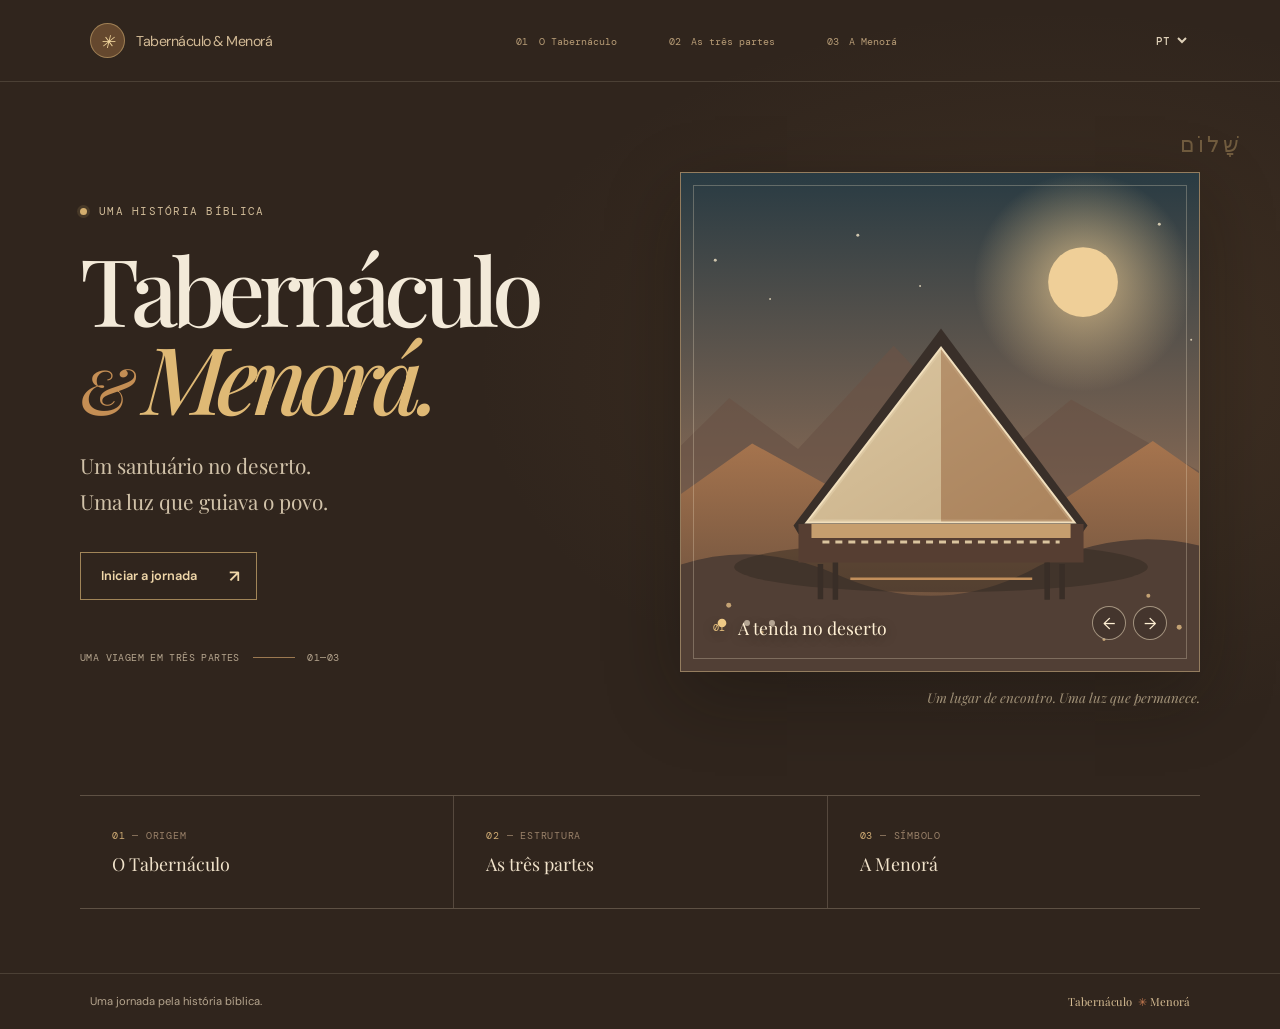
==== index.html @ aa857d48 "first commit" ====
<!doctype html>
<html lang="pt-BR">
  <head>
    <meta charset="utf-8">
    <meta name="viewport" content="width=device-width, initial-scale=1">
    <meta name="theme-color" content="#30251d">
    <meta name="description" content="Uma breve jornada pelo Tabernáculo e pela Menorá da Bíblia.">
    <title>Tabernáculo &amp; Menorá</title>
    <link rel="stylesheet" href="styles.css">
    <script src="script.js" defer></script>
  </head>
  <body data-home="true">
    <a class="skip-link" href="#conteudo" data-home-copy="skipLink">Pular para o conteúdo</a>
    <header class="site-header home-header">
      <a class="brand" href="index.html" aria-label="Tabernáculo e Menorá — início">
        <span class="brand-mark" aria-hidden="true">✳</span>
        <span class="brand-name"><span data-home-copy="brandTitle">Tabernáculo</span> <span data-home-copy="brandTagline">&amp; Menorá</span></span>
      </a>
      <button class="menu-toggle" type="button" aria-expanded="false" aria-controls="site-nav">
        <span class="menu-toggle-label" data-home-copy="menuToggle">Menu</span>
        <span class="menu-icon" aria-hidden="true"><span></span><span></span></span>
      </button>
      <nav class="site-nav home-nav" aria-label="Páginas do projeto">
        <a href="pagina-1.html"><span>01</span> <span data-home-copy="navIntro">O Tabernáculo</span></a>
        <a href="pagina-2.html"><span>02</span> <span data-home-copy="navStructure">As três partes</span></a>
        <a href="pagina-3.html"><span>03</span> <span data-home-copy="navMenorah">A Menorá</span></a>
      </nav>
      <label class="language-picker">
        <span class="visually-hidden" data-home-copy="languageLabel">Idioma</span>
        <select class="language-select" aria-label="Idioma">
          <option value="pt">PT</option>
          <option value="en">EN</option>
          <option value="es">ES</option>
        </select>
      </label>
    </header>

    <main id="conteudo" class="home-main">
      <section class="hero" aria-labelledby="home-title">
        <div class="hero-copy">
          <p class="hero-eyebrow"><span class="status-dot"></span><span data-home-copy="eyebrow">Uma história bíblica</span></p>
          <h1 id="home-title"><span data-home-copy="titleLine1">Tabernáculo</span><br><span class="hero-and" data-home-copy="titleAnd">&amp;</span> <em data-home-copy="titleLine2">Menorá.</em></h1>
          <p class="hero-description" data-home-copy="description">Um santuário no deserto.<br>Uma luz que guiava o povo.</p>
          <a class="hero-cta" href="pagina-1.html">
            <span data-home-copy="cta">Iniciar a jornada</span>
            <span class="cta-arrow" aria-hidden="true">↗</span>
          </a>
          <div class="hero-footnote"><span data-home-copy="footnote">Uma viagem em três partes</span><span class="footnote-rule"></span><span>01—03</span></div>
        </div>

        <div class="carousel" aria-label="Imagens do Tabernáculo e da Menorá">
          <div class="carousel-frame">
            <figure class="carousel-slide is-active" data-slide="0" aria-hidden="false">
              <img src="assets/tabernacle.svg" alt="Ilustração de uma tenda sagrada no deserto ao entardecer" data-home-alt="altTabernacle">
              <figcaption><span>01</span> <span data-home-copy="captionTabernacle">A tenda no deserto</span></figcaption>
            </figure>
            <figure class="carousel-slide" data-slide="1" aria-hidden="true" inert>
              <img src="assets/courtyard.svg" alt="Ilustração do pátio e das divisões do Tabernáculo" data-home-alt="altCourtyard">
              <figcaption><span>02</span> <span data-home-copy="captionCourtyard">O espaço sagrado</span></figcaption>
            </figure>
            <figure class="carousel-slide" data-slide="2" aria-hidden="true" inert>
              <img src="assets/menorah.svg" alt="Ilustração de uma Menorá dourada com sete braços" data-home-alt="altMenorah">
              <figcaption><span>03</span> <span data-home-copy="captionMenorah">A luz da Menorá</span></figcaption>
            </figure>
            <div class="carousel-controls">
              <div class="carousel-dots" role="group" aria-label="Escolher imagem">
                <button class="carousel-dot is-active" type="button" aria-label="Imagem 1 de 3" aria-pressed="true" data-go-to="0"></button>
                <button class="carousel-dot" type="button" aria-label="Imagem 2 de 3" aria-pressed="false" data-go-to="1"></button>
                <button class="carousel-dot" type="button" aria-label="Imagem 3 de 3" aria-pressed="false" data-go-to="2"></button>
              </div>
              <div class="carousel-arrows">
                <button class="carousel-arrow" type="button" aria-label="Imagem anterior" data-carousel-prev>←</button>
                <button class="carousel-arrow" type="button" aria-label="Próxima imagem" data-carousel-next>→</button>
              </div>
            </div>
          </div>
          <div class="hero-ornament" aria-hidden="true">שָׁלוֹם</div>
          <p class="carousel-hint" data-home-copy="carouselHint">Um lugar de encontro. Uma luz que permanece.</p>
        </div>
      </section>

      <section class="home-chapters" aria-label="Conteúdo do projeto">
        <a class="chapter-card" href="pagina-1.html">
          <span class="chapter-index">01 <span>—</span> <span data-home-copy="cardIntro">Origem</span></span>
          <span class="chapter-name" data-home-copy="navIntro">O Tabernáculo</span>
          <span class="chapter-arrow" aria-hidden="true">↗</span>
        </a>
        <a class="chapter-card" href="pagina-2.html">
          <span class="chapter-index">02 <span>—</span> <span data-home-copy="cardStructure">Estrutura</span></span>
          <span class="chapter-name" data-home-copy="navStructure">As três partes</span>
          <span class="chapter-arrow" aria-hidden="true">↗</span>
        </a>
        <a class="chapter-card" href="pagina-3.html">
          <span class="chapter-index">03 <span>—</span> <span data-home-copy="cardMenorah">Símbolo</span></span>
          <span class="chapter-name" data-home-copy="navMenorah">A Menorá</span>
          <span class="chapter-arrow" aria-hidden="true">↗</span>
        </a>
      </section>
    </main>

    <footer class="site-footer home-footer">
      <span data-home-copy="footerMessage">Uma jornada pela história bíblica.</span>
      <span>Tabernáculo <span aria-hidden="true">✳</span> Menorá</span>
    </footer>
  </body>
</html>
---- styles.css ----
@import url("https://fonts.googleapis.com/css2?family=DM+Mono:wght@400;500&family=DM+Sans:wght@400;500;600;700&family=Playfair+Display:ital,wght@0,500;0,600;1,500;1,600&display=swap");

:root {
  color-scheme: light;
  --paper: #f5f2eb;
  --card: #fffefa;
  --ink: #20251f;
  --muted: #73776e;
  --green: #355d48;
  --green-dark: #284736;
  --line: #e7e4dc;
  --accent: #c77b51;
  --mono: "DM Mono", "Courier New", monospace;
  --sans: "DM Sans", Arial, sans-serif;
  --serif: "Playfair Display", Georgia, serif;
}

* {
  box-sizing: border-box;
}

html {
  scroll-behavior: smooth;
}

body {
  min-width: 320px;
  min-height: 100vh;
  margin: 0;
  background:
    radial-gradient(ellipse at 85% 12%, rgba(216, 207, 183, 0.22), transparent 32rem),
    var(--paper);
  color: var(--ink);
  font-family: var(--sans);
  -webkit-font-smoothing: antialiased;
}

a {
  color: inherit;
}

.skip-link {
  position: absolute;
  z-index: 5;
  top: 0.75rem;
  left: 0.75rem;
  padding: 0.7rem 1rem;
  transform: translateY(-160%);
  border-radius: 0.4rem;
  background: var(--green-dark);
  color: white;
  text-decoration: none;
}

.skip-link:focus {
  transform: translateY(0);
}

.site-header {
  position: relative;
  z-index: 2;
  display: flex;
  min-height: 82px;
  align-items: center;
  justify-content: space-between;
  padding: 0 clamp(1.25rem, 7vw, 7.5rem);
  border-bottom: 1px solid rgba(32, 37, 31, 0.09);
}

.brand {
  display: inline-flex;
  align-items: center;
  gap: 0.72rem;
  text-decoration: none;
}

.brand-mark {
  display: grid;
  width: 35px;
  height: 35px;
  place-items: center;
  border-radius: 50%;
  background: var(--green);
  color: #fffefa;
  font-family: var(--serif);
  font-size: 1.1rem;
  font-style: italic;
}

.brand-name {
  font-size: 0.89rem;
  font-weight: 700;
  letter-spacing: -0.035em;
}

.brand-name span {
  color: var(--muted);
  font-weight: 400;
}

.site-nav {
  display: flex;
  align-items: center;
  gap: clamp(1.15rem, 3.5vw, 3.5rem);
}

.language-picker {
  display: inline-flex;
  align-items: center;
}

.language-select {
  padding: 0.4rem 0.25rem;
  border: 0;
  background: transparent;
  color: var(--green-dark);
  cursor: pointer;
  font: 500 0.7rem var(--mono);
}

.language-select:focus-visible,
.menu-toggle:focus-visible,
.site-nav a:focus-visible,
.article-footer a:focus-visible {
  outline: 2px solid var(--accent);
  outline-offset: 4px;
}

.visually-hidden {
  position: absolute;
  width: 1px;
  height: 1px;
  padding: 0;
  overflow: hidden;
  clip: rect(0, 0, 0, 0);
  white-space: nowrap;
  clip-path: inset(50%);
}

.site-nav a {
  position: relative;
  padding: 0.9rem 0;
  color: #64685f;
  font-size: 0.79rem;
  text-decoration: none;
  transition: color 160ms ease;
}

.site-nav a:hover,
.site-nav a[aria-current="page"] {
  color: var(--green-dark);
}

.site-nav a[aria-current="page"]::after {
  position: absolute;
  right: 0;
  bottom: -1px;
  left: 0;
  height: 2px;
  background: var(--green);
  content: "";
}

.site-nav a span {
  margin-right: 0.45rem;
  color: #9b9d94;
  font-family: var(--mono);
  font-size: 0.65rem;
}

.site-nav a[aria-current="page"] span {
  color: var(--accent);
}

.menu-toggle {
  display: none;
}

.page-shell {
  width: min(1050px, calc(100% - 3rem));
  margin: 0 auto;
  padding: clamp(2.5rem, 6vw, 4.65rem) 0 5rem;
}

.page-kicker,
.chapter-label {
  color: var(--muted);
  font-family: var(--mono);
  font-size: 0.66rem;
  letter-spacing: 0.055em;
  text-transform: uppercase;
}

.page-kicker {
  display: flex;
  align-items: center;
  gap: 0.65rem;
  margin-bottom: 1.45rem;
}

.status-dot {
  width: 7px;
  height: 7px;
  border-radius: 50%;
  background: #77916d;
  box-shadow: 0 0 0 3px rgba(119, 145, 109, 0.13);
}

.kicker-divider {
  color: #c2c0b8;
}

.page-layout {
  display: grid;
  grid-template-columns: minmax(0, 1fr) 205px;
  align-items: stretch;
  gap: clamp(2rem, 6vw, 5.5rem);
}

.content-card {
  padding: clamp(2rem, 5vw, 4.15rem) clamp(1.6rem, 6vw, 5.5rem);
  border: 1px solid rgba(44, 49, 40, 0.07);
  border-radius: 3px;
  background: var(--card);
  box-shadow: 0 16px 55px rgba(50, 47, 36, 0.055);
}

.chapter-label {
  margin-bottom: 1.7rem;
  color: var(--green);
}

.chapter-label span {
  padding: 0 0.3rem;
  color: #b7b4aa;
}

h1 {
  margin: 0;
  font-family: var(--serif);
  font-size: clamp(2.75rem, 5.4vw, 4.3rem);
  font-weight: 500;
  letter-spacing: -0.055em;
  line-height: 1.08;
}

h1 em {
  color: var(--green);
  font-weight: 500;
}

.lead {
  max-width: 560px;
  margin: 1.35rem 0 0;
  color: #64685f;
  font-size: 1rem;
  line-height: 1.75;
}

.article-rule {
  width: 100%;
  height: 1px;
  margin: 2rem 0 1.7rem;
  background: var(--line);
}

.content-card h2 {
  margin: 0 0 0.8rem;
  font-family: var(--serif);
  font-size: 1.55rem;
  font-weight: 500;
  letter-spacing: -0.025em;
}

.article-body p {
  margin: 0 0 1rem;
  color: #5d6159;
  font-size: 0.91rem;
  line-height: 1.85;
}

.article-body p:last-child {
  margin-bottom: 0;
}

.article-body strong {
  color: var(--green-dark);
  font-weight: 700;
}

.note-box {
  display: flex;
  gap: 0.85rem;
  margin-top: 1.7rem;
  padding: 1.05rem 1.15rem;
  border-left: 2px solid #8a9e80;
  background: #f5f6f0;
}

.note-icon {
  padding-top: 0.1rem;
  color: var(--green);
  font-size: 1rem;
}

.note-box p {
  margin: 0;
  color: #686e63;
  font-size: 0.78rem;
  line-height: 1.7;
}

.note-box strong {
  color: var(--green-dark);
  font-size: 0.8rem;
}

blockquote {
  margin: 1.6rem 0;
  padding: 0.15rem 0 0.15rem 1.15rem;
  border-left: 2px solid var(--accent);
  color: var(--green-dark);
  font-family: var(--serif);
  font-size: 1.22rem;
  font-style: italic;
  line-height: 1.6;
}

.article-footer {
  display: flex;
  align-items: center;
  justify-content: space-between;
  gap: 0.75rem;
  margin-top: 2.3rem;
  padding-top: 1.15rem;
  border-top: 1px solid var(--line);
  color: #999b92;
  font-family: var(--mono);
  font-size: 0.65rem;
}

.footer-muted {
  color: #c0bfb8;
}

.next-link,
.previous-link {
  color: var(--green);
  font-family: var(--sans);
  font-size: 0.76rem;
  font-weight: 600;
  text-decoration: none;
  transition: color 160ms ease;
}

.next-link:hover,
.previous-link:hover {
  color: var(--accent);
}

.next-link span,
.previous-link span {
  padding-left: 0.25rem;
}

.page-aside {
  display: flex;
  flex-direction: column;
  justify-content: center;
  padding: 1.5rem 0;
}

.aside-number {
  color: var(--green);
  font-family: var(--serif);
  font-size: 3.8rem;
  letter-spacing: -0.07em;
}

.aside-number span {
  margin-left: 0.3rem;
  color: #a4a69d;
  font-family: var(--mono);
  font-size: 0.72rem;
  letter-spacing: 0;
}

.aside-line {
  width: 35px;
  height: 1px;
  margin: 0.75rem 0 1.3rem;
  background: var(--accent);
}

.aside-label {
  margin: 0 0 0.8rem;
  font-family: var(--serif);
  font-size: 1.4rem;
  line-height: 1.35;
}

.aside-copy {
  margin: 0;
  color: #777a71;
  font-size: 0.78rem;
  line-height: 1.8;
}

.page-progress {
  display: flex;
  gap: 0.35rem;
  margin-top: 2rem;
}

.progress-segment {
  width: 25px;
  height: 3px;
  background: #d8d8cf;
}

.progress-segment.is-active {
  background: var(--green);
}

.site-footer {
  display: flex;
  justify-content: space-between;
  gap: 1rem;
  padding: 1.25rem clamp(1.25rem, 7vw, 7.5rem);
  border-top: 1px solid rgba(32, 37, 31, 0.09);
  color: #85877e;
  font-size: 0.7rem;
}

.site-footer span span {
  padding-left: 0.2rem;
  color: var(--accent);
}

.reading-progress {
  position: fixed;
  z-index: 4;
  top: 0;
  left: 0;
  width: 0;
  height: 2px;
  background: var(--accent);
  pointer-events: none;
}

@media (max-width: 760px) {
  .site-header {
    min-height: 72px;
    gap: 1rem;
  }

  .menu-toggle {
    display: inline-flex;
    align-items: center;
    gap: 0.65rem;
    padding: 0.5rem 0;
    border: 0;
    background: transparent;
    color: var(--ink);
    cursor: pointer;
    font: 500 0.75rem var(--sans);
  }

  .language-picker {
    margin-left: auto;
  }

  .menu-icon {
    display: grid;
    gap: 4px;
  }

  .menu-icon span {
    width: 17px;
    height: 1px;
    background: var(--green-dark);
    transition: transform 160ms ease;
  }

  .menu-toggle[aria-expanded="true"] .menu-icon span:first-child {
    transform: translateY(2.5px) rotate(45deg);
  }

  .menu-toggle[aria-expanded="true"] .menu-icon span:last-child {
    transform: translateY(-2.5px) rotate(-45deg);
  }

  .site-nav {
    position: absolute;
    top: calc(100% - 1px);
    right: 0;
    left: 0;
    display: none;
    align-items: stretch;
    gap: 0;
    padding: 0.35rem 1.5rem 1rem;
    border-bottom: 1px solid var(--line);
    background: var(--paper);
    box-shadow: 0 14px 22px rgba(40, 45, 37, 0.06);
  }

  .site-nav.is-open {
    display: flex;
    flex-direction: column;
  }

  .site-nav a {
    padding: 0.9rem 0;
    border-bottom: 1px solid rgba(32, 37, 31, 0.07);
  }

  .site-nav a[aria-current="page"]::after {
    right: auto;
    width: 2px;
    height: 1rem;
    bottom: 0.8rem;
  }

  .page-shell {
    width: min(100% - 2rem, 620px);
    padding-top: 2.5rem;
    padding-bottom: 3rem;
  }

  .page-layout {
    grid-template-columns: minmax(0, 1fr);
    gap: 1.7rem;
  }

  .content-card {
    padding: clamp(1.65rem, 7vw, 3rem) clamp(1.35rem, 7vw, 2.8rem);
  }

  .page-aside {
    display: grid;
    grid-template-columns: auto 1fr;
    align-items: center;
    column-gap: 1rem;
    padding: 0 0.5rem;
  }

  .aside-number {
    grid-row: span 3;
    font-size: 2.6rem;
  }

  .aside-line {
    display: none;
  }

  .aside-label {
    margin-bottom: 0.25rem;
    font-size: 1rem;
  }

  .aside-copy {
    font-size: 0.72rem;
  }

  .page-progress {
    grid-column: 2;
    margin-top: 0.7rem;
  }
}

@media (max-width: 420px) {
  .brand-name {
    font-size: 0.82rem;
  }

  .page-kicker {
    font-size: 0.58rem;
  }

  h1 {
    font-size: 2.55rem;
  }

  .article-footer {
    flex-wrap: wrap;
  }

  .article-footer > span {
    order: 2;
    width: 100%;
  }

  .site-footer {
    flex-direction: column;
    padding-top: 1rem;
    padding-bottom: 1rem;
  }
}

@media (prefers-reduced-motion: reduce) {
  *,
  *::before,
  *::after {
    scroll-behavior: auto !important;
    transition-duration: 0.01ms !important;
  }
}

body[data-home="true"] {
  color: #f3ead9;
  background:
    radial-gradient(ellipse at 82% 36%, rgba(162, 117, 70, 0.14), transparent 36rem),
    #30251d;
}

.home-header {
  border-bottom-color: rgba(239, 223, 195, 0.14);
}

.home-header .brand-mark {
  border: 1px solid rgba(231, 195, 132, 0.45);
  background: #65482e;
  color: #efd39a;
}

.home-header .brand-name {
  color: #f4ead7;
}

.home-header .brand-name span {
  color: #d1b995;
}

.home-header .site-nav a,
.home-header .language-select,
.home-header .menu-toggle {
  color: #ded0b8;
}

.home-header .site-nav a:hover,
.home-header .site-nav a:focus-visible {
  color: #f3d9a8;
}

.home-header .site-nav a span {
  color: #b79c76;
}

.home-header .site-nav a[aria-current="page"]::after {
  background: #d3a762;
}

.home-header .menu-icon span {
  background: #e4d3b8;
}

.home-main {
  width: min(1120px, calc(100% - 3rem));
  margin: 0 auto;
}

.hero {
  display: grid;
  min-height: min(690px, calc(100vh - 82px));
  grid-template-columns: minmax(0, 0.88fr) minmax(420px, 1fr);
  align-items: center;
  gap: clamp(2.5rem, 8vw, 7rem);
  padding: clamp(3rem, 7vw, 6rem) 0;
}

.hero-copy {
  position: relative;
  z-index: 1;
  padding-bottom: 0.5rem;
}

.hero-eyebrow {
  display: flex;
  align-items: center;
  gap: 0.75rem;
  margin: 0 0 1.65rem;
  color: #d0bb98;
  font-family: var(--mono);
  font-size: 0.66rem;
  letter-spacing: 0.12em;
  text-transform: uppercase;
}

.hero-eyebrow .status-dot {
  background: #d4ae6e;
  box-shadow: 0 0 0 3px rgba(212, 174, 110, 0.14);
}

.hero h1 {
  font-size: clamp(4rem, 7.3vw, 6.7rem);
  letter-spacing: -0.07em;
  line-height: 0.94;
}

.hero h1 em {
  color: #dfb975;
  font-weight: 500;
}

.hero-and {
  color: #c48e54;
  font-family: var(--serif);
  font-size: 0.68em;
  font-style: italic;
}

.hero-description {
  margin: 1.65rem 0 0;
  color: #d1c2a9;
  font-family: var(--serif);
  font-size: clamp(1.05rem, 1.8vw, 1.3rem);
  line-height: 1.75;
  white-space: pre-line;
}

.hero-cta {
  display: inline-flex;
  min-height: 48px;
  align-items: center;
  gap: 2rem;
  margin-top: 2rem;
  padding: 0.75rem 1rem 0.75rem 1.25rem;
  border: 1px solid rgba(220, 182, 119, 0.66);
  color: #f0d7a9;
  font-size: 0.8rem;
  font-weight: 600;
  text-decoration: none;
  transition: background-color 180ms ease, color 180ms ease;
}

.hero-cta:hover {
  background: #d8b274;
  color: #30251d;
}

.cta-arrow {
  font-size: 1.05rem;
}

.hero-footnote {
  display: flex;
  align-items: center;
  gap: 0.8rem;
  margin-top: 3.2rem;
  color: #b5a58e;
  font-family: var(--mono);
  font-size: 0.61rem;
  letter-spacing: 0.04em;
  text-transform: uppercase;
}

.footnote-rule {
  width: 42px;
  height: 1px;
  background: #9c7951;
}

.carousel {
  position: relative;
  width: 100%;
  max-width: 520px;
  justify-self: end;
}

.carousel-frame {
  position: relative;
  aspect-ratio: 1.04;
  overflow: hidden;
  border: 1px solid rgba(227, 198, 151, 0.44);
  background: #554333;
  box-shadow: 0 24px 70px rgba(12, 12, 10, 0.3);
}

.carousel-frame::after {
  position: absolute;
  z-index: 2;
  inset: 12px;
  border: 1px solid rgba(247, 232, 204, 0.27);
  content: "";
  pointer-events: none;
}

.carousel-slide {
  position: absolute;
  inset: 0;
  margin: 0;
  opacity: 0;
  transition: opacity 450ms ease;
}

.carousel-slide.is-active {
  opacity: 1;
}

.carousel-slide img {
  display: block;
  width: 100%;
  height: 100%;
  object-fit: cover;
}

.carousel-slide figcaption {
  position: absolute;
  right: 2rem;
  bottom: 2rem;
  left: 2rem;
  display: flex;
  align-items: center;
  gap: 0.8rem;
  color: #fff0d4;
  font-family: var(--serif);
  font-size: 1.1rem;
  text-shadow: 0 2px 12px rgba(0, 0, 0, 0.45);
}

.carousel-slide figcaption span:first-child {
  color: #eac37f;
  font-family: var(--mono);
  font-size: 0.65rem;
}

.carousel-controls {
  position: absolute;
  z-index: 3;
  right: 2rem;
  bottom: 1.9rem;
  left: 2rem;
  display: flex;
  align-items: center;
  justify-content: space-between;
}

.carousel-dots,
.carousel-arrows {
  display: flex;
  align-items: center;
  gap: 0.45rem;
}

.carousel-dot {
  width: 18px;
  height: 18px;
  padding: 0;
  border: 0;
  background: transparent;
  cursor: pointer;
}

.carousel-dot::after {
  display: block;
  width: 6px;
  height: 6px;
  margin: auto;
  border-radius: 50%;
  background: rgba(255, 242, 217, 0.58);
  content: "";
  transition: transform 180ms ease, background-color 180ms ease;
}

.carousel-dot.is-active::after {
  transform: scale(1.45);
  background: #eec986;
}

.carousel-arrow {
  display: grid;
  width: 34px;
  height: 34px;
  place-items: center;
  border: 1px solid rgba(250, 233, 202, 0.52);
  border-radius: 50%;
  background: rgba(38, 31, 25, 0.28);
  color: #fff0d4;
  cursor: pointer;
  font: 1rem var(--sans);
  transition: background-color 180ms ease, color 180ms ease;
}

.carousel-arrow:hover {
  background: #e2bd7c;
  color: #30251d;
}

.carousel-arrow:focus-visible,
.carousel-dot:focus-visible,
.hero-cta:focus-visible,
.chapter-card:focus-visible {
  outline: 2px solid #edc681;
  outline-offset: 4px;
}

.hero-ornament {
  position: absolute;
  z-index: -1;
  top: -2.7rem;
  right: -2.6rem;
  color: rgba(226, 189, 124, 0.35);
  font-family: var(--serif);
  font-size: 1.4rem;
  letter-spacing: 0.13em;
}

.carousel-hint {
  margin: 1rem 0 0;
  color: #b9a789;
  font-family: var(--serif);
  font-size: 0.84rem;
  font-style: italic;
  text-align: right;
}

.home-chapters {
  display: grid;
  grid-template-columns: repeat(3, minmax(0, 1fr));
  margin: 0 0 4rem;
  border-top: 1px solid rgba(238, 221, 193, 0.24);
  border-bottom: 1px solid rgba(238, 221, 193, 0.24);
}

.chapter-card {
  position: relative;
  display: flex;
  min-height: 112px;
  flex-direction: column;
  justify-content: center;
  gap: 0.6rem;
  padding: 1.2rem 2rem;
  text-decoration: none;
  transition: background-color 180ms ease;
}

.chapter-card + .chapter-card {
  border-left: 1px solid rgba(238, 221, 193, 0.2);
}

.chapter-card:hover {
  background: rgba(238, 221, 193, 0.06);
}

.chapter-index {
  color: #d1ad75;
  font-family: var(--mono);
  font-size: 0.61rem;
  letter-spacing: 0.08em;
  text-transform: uppercase;
}

.chapter-index span {
  color: #998169;
}

.chapter-name {
  color: #f0e2ca;
  font-family: var(--serif);
  font-size: 1.12rem;
}

.chapter-arrow {
  position: absolute;
  top: 50%;
  right: 1.5rem;
  transform: translateY(-50%);
  color: #c99f65;
  opacity: 0;
  transition: opacity 180ms ease, transform 180ms ease;
}

.chapter-card:hover .chapter-arrow,
.chapter-card:focus-visible .chapter-arrow {
  transform: translate(3px, calc(-50% - 3px));
  opacity: 1;
}

.home-footer {
  border-top-color: rgba(239, 223, 195, 0.14);
  color: #b5a58e;
}

.home-footer > span:last-child {
  color: #d6bd94;
  font-family: var(--serif);
}

@media (max-width: 900px) {
  .hero {
    grid-template-columns: minmax(0, 0.9fr) minmax(340px, 1fr);
    gap: 2.5rem;
  }

  .hero h1 {
    font-size: clamp(3.6rem, 7.2vw, 5.2rem);
  }

  .chapter-card {
    padding-right: 1.2rem;
    padding-left: 1.2rem;
  }
}

@media (max-width: 760px) {
  .home-header .menu-toggle {
    color: #ded0b8;
  }

  .home-header .site-nav {
    background: #30251d;
    border-bottom-color: rgba(239, 223, 195, 0.14);
  }

  .home-header .site-nav a {
    border-bottom-color: rgba(239, 223, 195, 0.12);
  }

  .home-main {
    width: min(100% - 2rem, 580px);
  }

  .hero {
    min-height: 0;
    grid-template-columns: minmax(0, 1fr);
    gap: 2.5rem;
    padding: 3.6rem 0 3rem;
  }

  .hero h1 {
    font-size: clamp(4rem, 13vw, 5.5rem);
  }

  .hero-footnote {
    margin-top: 2rem;
  }

  .carousel {
    width: min(100%, 500px);
    justify-self: center;
  }

  .hero-ornament {
    right: -0.3rem;
  }

  .home-chapters {
    grid-template-columns: minmax(0, 1fr);
    margin-bottom: 2.5rem;
  }

  .chapter-card {
    min-height: 86px;
    padding-left: 1rem;
  }

  .chapter-card + .chapter-card {
    border-top: 1px solid rgba(238, 221, 193, 0.2);
    border-left: 0;
  }

  .chapter-arrow {
    right: 1rem;
    opacity: 1;
  }

  .home-footer {
    color: #b5a58e;
  }
}

@media (prefers-reduced-motion: reduce) {
  .carousel-slide,
  .carousel-dot::after,
  .carousel-arrow,
  .chapter-card,
  .chapter-arrow,
  .hero-cta {
    transition: none;
  }
}

body[data-page] {
  color-scheme: dark;
  color: #f3ead9;
  background:
    radial-gradient(ellipse at 82% 25%, rgba(162, 117, 70, 0.13), transparent 36rem),
    #30251d;
}

body[data-page] .site-header {
  border-bottom-color: rgba(239, 223, 195, 0.14);
}

body[data-page] .brand-mark {
  border: 1px solid rgba(231, 195, 132, 0.45);
  background: #65482e;
  color: #efd39a;
}

body[data-page] .brand-name {
  color: #f4ead7;
}

body[data-page] .brand-name span {
  color: #d1b995;
}

body[data-page] .site-nav a,
body[data-page] .language-select,
body[data-page] .menu-toggle {
  color: #ded0b8;
}

body[data-page] .site-nav a:hover,
body[data-page] .site-nav a[aria-current="page"] {
  color: #f3d9a8;
}

body[data-page] .site-nav a[aria-current="page"]::after {
  background: #d3a762;
}

body[data-page] .site-nav a span {
  color: #b79c76;
}

body[data-page] .menu-icon span {
  background: #e4d3b8;
}

body[data-page] .page-shell {
  width: min(1120px, calc(100% - 3rem));
  padding-top: clamp(3rem, 7vw, 5rem);
}

body[data-page] .page-kicker {
  color: #c9b797;
}

body[data-page] .page-kicker .status-dot {
  background: #d4ae6e;
  box-shadow: 0 0 0 3px rgba(212, 174, 110, 0.14);
}

body[data-page] .kicker-divider {
  color: #806b51;
}

body[data-page] .page-layout {
  grid-template-columns: minmax(0, 1fr) minmax(280px, 0.76fr);
  gap: clamp(1.5rem, 4vw, 3.5rem);
}

body[data-page] .content-card {
  padding: clamp(2rem, 5vw, 4rem) clamp(1.7rem, 5vw, 4.5rem);
  border: 1px solid rgba(227, 198, 151, 0.35);
  background:
    linear-gradient(145deg, rgba(86, 65, 45, 0.35), transparent 55%),
    #382b21;
  box-shadow: 0 24px 70px rgba(12, 12, 10, 0.24);
}

body[data-page] .chapter-label {
  color: #d7b779;
}

body[data-page] .chapter-label span {
  color: #a68b66;
}

body[data-page] h1 {
  color: #f3ead9;
}

body[data-page] h1 em {
  color: #dfb975;
}

body[data-page] .lead {
  color: #d1c2a9;
}

body[data-page] .article-rule {
  background: rgba(238, 221, 193, 0.2);
}

body[data-page] .content-card h2 {
  color: #f0dfc1;
}

body[data-page] .article-body p {
  color: #d1c2a9;
}

body[data-page] .article-body strong {
  color: #e7c787;
}

body[data-page] blockquote {
  color: #ecd4a7;
}

body[data-page] .article-footer {
  border-top-color: rgba(238, 221, 193, 0.2);
  color: #c1ac89;
}

body[data-page] .footer-muted {
  color: #846f56;
}

body[data-page] .next-link,
body[data-page] .previous-link {
  color: #e2bd7c;
}

body[data-page] .next-link:hover,
body[data-page] .previous-link:hover {
  color: #f3dfb8;
}

body[data-page] .page-aside {
  position: relative;
  isolation: isolate;
  min-height: 430px;
  overflow: hidden;
  justify-content: flex-end;
  padding: 2rem;
  border: 1px solid rgba(227, 198, 151, 0.38);
  background-color: #51402f;
  box-shadow: 0 24px 70px rgba(12, 12, 10, 0.2);
}

body[data-page] .page-aside::before,
body[data-page] .page-aside::after {
  position: absolute;
  z-index: -1;
  inset: 0;
  content: "";
}

body[data-page] .page-aside::before {
  background-position: center;
  background-size: cover;
  opacity: 0.83;
  transition: transform 450ms ease;
}

body[data-page] .page-aside:hover::before {
  transform: scale(1.035);
}

body[data-page="1"] .page-aside::before {
  background-image: url("assets/tabernacle.svg");
}

body[data-page="2"] .page-aside::before {
  background-image: url("assets/courtyard.svg");
}

body[data-page="3"] .page-aside::before {
  background-image: url("assets/menorah.svg");
}

body[data-page] .page-aside::after {
  background: linear-gradient(180deg, rgba(30, 25, 21, 0.06) 10%, rgba(30, 25, 21, 0.48) 45%, rgba(30, 25, 21, 0.96) 100%);
}

body[data-page] .aside-number {
  color: #f0d195;
  font-size: clamp(4rem, 6vw, 5.3rem);
  text-shadow: 0 2px 18px rgba(25, 18, 12, 0.35);
}

body[data-page] .aside-number span {
  color: #e4cfaa;
}

body[data-page] .aside-line {
  background: #e2bd7c;
}

body[data-page] .aside-label {
  color: #fff0d4;
  font-size: clamp(1.35rem, 2.4vw, 1.8rem);
  text-shadow: 0 2px 14px rgba(20, 15, 11, 0.55);
}

body[data-page] .aside-copy {
  color: #ead9bc;
  text-shadow: 0 2px 12px rgba(20, 15, 11, 0.8);
}

body[data-page] .progress-segment {
  background: rgba(255, 242, 217, 0.48);
}

body[data-page] .progress-segment.is-active {
  background: #eec986;
}

body[data-page] .site-footer {
  border-top-color: rgba(239, 223, 195, 0.14);
  color: #b5a58e;
}

body[data-page] .site-footer > span:last-child {
  color: #d6bd94;
  font-family: var(--serif);
}

body[data-page] .site-footer span span {
  color: #d3a762;
}

body[data-page] .reading-progress {
  background: #d3a762;
}

@media (max-width: 760px) {
  body[data-page] .site-nav {
    background: #30251d;
    border-bottom-color: rgba(239, 223, 195, 0.14);
  }

  body[data-page] .site-nav a {
    border-bottom-color: rgba(239, 223, 195, 0.12);
  }

  body[data-page] .page-shell {
    width: min(100% - 2rem, 620px);
  }

  body[data-page] .page-layout {
    grid-template-columns: minmax(0, 1fr);
    gap: 1.5rem;
  }

  body[data-page] .page-aside {
    display: flex;
    min-height: 290px;
    flex-direction: column;
    align-items: flex-start;
    justify-content: flex-end;
    padding: 1.5rem;
  }

  body[data-page] .aside-number {
    font-size: 3.4rem;
  }

  body[data-page] .aside-line {
    margin: 0.35rem 0 0.8rem;
  }

  body[data-page] .aside-label {
    font-size: 1.3rem;
  }

  body[data-page] .page-progress {
    margin-top: 1rem;
  }

  body[data-page] .site-footer {
    color: #b5a58e;
  }
}

@media (prefers-reduced-motion: reduce) {
  body[data-page] .page-aside::before {
    transition: none;
  }
}
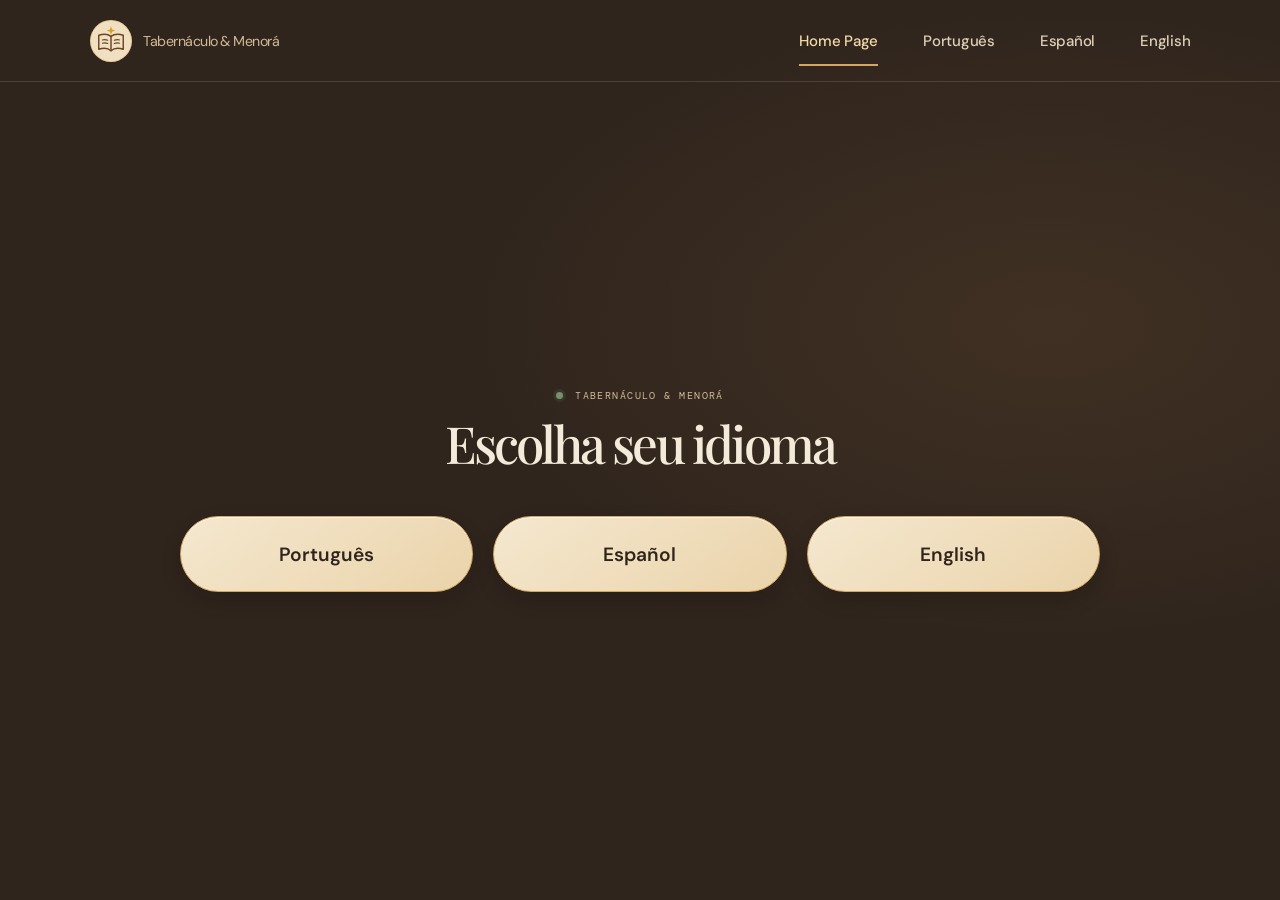
==== commit 20fe085b: "coimmit 2" ====
--- a/index.html
+++ b/index.html
@@ -4,7 +4,7 @@
     <meta charset="utf-8">
     <meta name="viewport" content="width=device-width, initial-scale=1">
     <meta name="theme-color" content="#30251d">
-    <meta name="description" content="Uma breve jornada pelo Tabernáculo e pela Menorá da Bíblia.">
+    <meta name="description" content="Escolha Português, Español ou English para conhecer o Tabernáculo e a Menorá.">
     <title>Tabernáculo &amp; Menorá</title>
     <link rel="stylesheet" href="styles.css">
     <script src="script.js" defer></script>
@@ -13,7 +13,7 @@
     <a class="skip-link" href="#conteudo" data-home-copy="skipLink">Pular para o conteúdo</a>
     <header class="site-header home-header">
       <a class="brand" href="index.html" aria-label="Tabernáculo e Menorá — início">
-        <span class="brand-mark" aria-hidden="true">✳</span>
+        <img class="brand-logo" src="assets/logo_open_book_2_line_brown.svg" alt="">
         <span class="brand-name"><span data-home-copy="brandTitle">Tabernáculo</span> <span data-home-copy="brandTagline">&amp; Menorá</span></span>
       </a>
       <button class="menu-toggle" type="button" aria-expanded="false" aria-controls="site-nav">
@@ -21,86 +21,29 @@
         <span class="menu-icon" aria-hidden="true"><span></span><span></span></span>
       </button>
       <nav class="site-nav home-nav" aria-label="Páginas do projeto">
-        <a href="pagina-1.html"><span>01</span> <span data-home-copy="navIntro">O Tabernáculo</span></a>
-        <a href="pagina-2.html"><span>02</span> <span data-home-copy="navStructure">As três partes</span></a>
-        <a href="pagina-3.html"><span>03</span> <span data-home-copy="navMenorah">A Menorá</span></a>
+        <a href="index.html" aria-current="page"><span data-home-copy="navHome">Home Page</span></a>
+        <a href="portugues.html"><span data-home-copy="navPortuguese">Português</span></a>
+        <a href="espanol.html"><span data-home-copy="navSpanish">Español</span></a>
+        <a href="ingles.html"><span data-home-copy="navEnglish">English</span></a>
       </nav>
-      <label class="language-picker">
-        <span class="visually-hidden" data-home-copy="languageLabel">Idioma</span>
-        <select class="language-select" aria-label="Idioma">
-          <option value="pt">PT</option>
-          <option value="en">EN</option>
-          <option value="es">ES</option>
-        </select>
-      </label>
     </header>
 
-    <main id="conteudo" class="home-main">
-      <section class="hero" aria-labelledby="home-title">
-        <div class="hero-copy">
-          <p class="hero-eyebrow"><span class="status-dot"></span><span data-home-copy="eyebrow">Uma história bíblica</span></p>
-          <h1 id="home-title"><span data-home-copy="titleLine1">Tabernáculo</span><br><span class="hero-and" data-home-copy="titleAnd">&amp;</span> <em data-home-copy="titleLine2">Menorá.</em></h1>
-          <p class="hero-description" data-home-copy="description">Um santuário no deserto.<br>Uma luz que guiava o povo.</p>
-          <a class="hero-cta" href="pagina-1.html">
-            <span data-home-copy="cta">Iniciar a jornada</span>
-            <span class="cta-arrow" aria-hidden="true">↗</span>
+    <main id="conteudo" class="language-home">
+      <section class="language-selector" aria-labelledby="language-title">
+        <p class="language-eyebrow"><span class="status-dot"></span> TABERNÁCULO &amp; MENORÁ</p>
+        <h1 id="language-title">Escolha seu idioma</h1>
+        <div class="language-options">
+          <a class="language-button" href="portugues.html">
+            <span>Português</span>
           </a>
-          <div class="hero-footnote"><span data-home-copy="footnote">Uma viagem em três partes</span><span class="footnote-rule"></span><span>01—03</span></div>
-        </div>
-
-        <div class="carousel" aria-label="Imagens do Tabernáculo e da Menorá">
-          <div class="carousel-frame">
-            <figure class="carousel-slide is-active" data-slide="0" aria-hidden="false">
-              <img src="assets/tabernacle.svg" alt="Ilustração de uma tenda sagrada no deserto ao entardecer" data-home-alt="altTabernacle">
-              <figcaption><span>01</span> <span data-home-copy="captionTabernacle">A tenda no deserto</span></figcaption>
-            </figure>
-            <figure class="carousel-slide" data-slide="1" aria-hidden="true" inert>
-              <img src="assets/courtyard.svg" alt="Ilustração do pátio e das divisões do Tabernáculo" data-home-alt="altCourtyard">
-              <figcaption><span>02</span> <span data-home-copy="captionCourtyard">O espaço sagrado</span></figcaption>
-            </figure>
-            <figure class="carousel-slide" data-slide="2" aria-hidden="true" inert>
-              <img src="assets/menorah.svg" alt="Ilustração de uma Menorá dourada com sete braços" data-home-alt="altMenorah">
-              <figcaption><span>03</span> <span data-home-copy="captionMenorah">A luz da Menorá</span></figcaption>
-            </figure>
-            <div class="carousel-controls">
-              <div class="carousel-dots" role="group" aria-label="Escolher imagem">
-                <button class="carousel-dot is-active" type="button" aria-label="Imagem 1 de 3" aria-pressed="true" data-go-to="0"></button>
-                <button class="carousel-dot" type="button" aria-label="Imagem 2 de 3" aria-pressed="false" data-go-to="1"></button>
-                <button class="carousel-dot" type="button" aria-label="Imagem 3 de 3" aria-pressed="false" data-go-to="2"></button>
-              </div>
-              <div class="carousel-arrows">
-                <button class="carousel-arrow" type="button" aria-label="Imagem anterior" data-carousel-prev>←</button>
-                <button class="carousel-arrow" type="button" aria-label="Próxima imagem" data-carousel-next>→</button>
-              </div>
-            </div>
-          </div>
-          <div class="hero-ornament" aria-hidden="true">שָׁלוֹם</div>
-          <p class="carousel-hint" data-home-copy="carouselHint">Um lugar de encontro. Uma luz que permanece.</p>
+          <a class="language-button" href="espanol.html">
+            <span>Español</span>
+          </a>
+          <a class="language-button" href="ingles.html">
+            <span>English</span>
+          </a>
         </div>
       </section>
-
-      <section class="home-chapters" aria-label="Conteúdo do projeto">
-        <a class="chapter-card" href="pagina-1.html">
-          <span class="chapter-index">01 <span>—</span> <span data-home-copy="cardIntro">Origem</span></span>
-          <span class="chapter-name" data-home-copy="navIntro">O Tabernáculo</span>
-          <span class="chapter-arrow" aria-hidden="true">↗</span>
-        </a>
-        <a class="chapter-card" href="pagina-2.html">
-          <span class="chapter-index">02 <span>—</span> <span data-home-copy="cardStructure">Estrutura</span></span>
-          <span class="chapter-name" data-home-copy="navStructure">As três partes</span>
-          <span class="chapter-arrow" aria-hidden="true">↗</span>
-        </a>
-        <a class="chapter-card" href="pagina-3.html">
-          <span class="chapter-index">03 <span>—</span> <span data-home-copy="cardMenorah">Símbolo</span></span>
-          <span class="chapter-name" data-home-copy="navMenorah">A Menorá</span>
-          <span class="chapter-arrow" aria-hidden="true">↗</span>
-        </a>
-      </section>
     </main>
-
-    <footer class="site-footer home-footer">
-      <span data-home-copy="footerMessage">Uma jornada pela história bíblica.</span>
-      <span>Tabernáculo <span aria-hidden="true">✳</span> Menorá</span>
-    </footer>
   </body>
 </html>
--- a/styles.css
+++ b/styles.css
@@ -87,6 +87,18 @@
   font-style: italic;
 }
 
+.brand-logo {
+  display: block;
+  width: 42px;
+  height: 42px;
+  flex: 0 0 auto;
+  padding: 2px;
+  border: 1px solid rgba(212, 160, 42, 0.45);
+  border-radius: 50%;
+  background: #f0dfc1;
+  object-fit: contain;
+}
+
 .brand-name {
   font-size: 0.89rem;
   font-weight: 700;
@@ -141,7 +153,10 @@
   position: relative;
   padding: 0.9rem 0;
   color: #64685f;
-  font-size: 0.79rem;
+  font-family: var(--sans);
+  font-size: 0.94rem;
+  font-weight: 500;
+  letter-spacing: -0.015em;
   text-decoration: none;
   transition: color 160ms ease;
 }
@@ -166,6 +181,26 @@
   color: #9b9d94;
   font-family: var(--mono);
   font-size: 0.65rem;
+}
+
+.site-nav a > span:last-child {
+  color: inherit;
+  font-family: var(--sans);
+  font-size: inherit;
+  font-weight: inherit;
+}
+
+.home-nav a > span:first-child,
+.home-nav a > span:only-child {
+  color: inherit;
+  font-family: var(--sans);
+  font-size: inherit;
+  font-weight: inherit;
+  margin-right: 0;
+}
+
+.home-nav a[aria-current="page"] > span {
+  color: #f3d9a8;
 }
 
 .site-nav a[aria-current="page"] span {
@@ -617,10 +652,10 @@
   border-bottom-color: rgba(239, 223, 195, 0.14);
 }
 
-.home-header .brand-mark {
-  border: 1px solid rgba(231, 195, 132, 0.45);
-  background: #65482e;
-  color: #efd39a;
+.home-header .brand-logo,
+body[data-page] .brand-logo {
+  border-color: rgba(231, 195, 132, 0.58);
+  background: #f0dfc1;
 }
 
 .home-header .brand-name {
@@ -638,12 +673,25 @@
 }
 
 .home-header .site-nav a:hover,
-.home-header .site-nav a:focus-visible {
+.home-header .site-nav a:focus-visible,
+.home-header .site-nav a[aria-current="page"] {
   color: #f3d9a8;
 }
 
 .home-header .site-nav a span {
   color: #b79c76;
+}
+
+.home-header .site-nav a > span:last-child,
+.home-header .site-nav a > span:only-child {
+  color: inherit;
+  font-family: var(--sans);
+  font-size: inherit;
+  font-weight: inherit;
+}
+
+.home-header .site-nav a[aria-current="page"] > span {
+  color: #f3d9a8;
 }
 
 .home-header .site-nav a[aria-current="page"]::after {
@@ -769,7 +817,7 @@
 
 .carousel-frame {
   position: relative;
-  aspect-ratio: 1.04;
+  aspect-ratio: 1.48;
   overflow: hidden;
   border: 1px solid rgba(227, 198, 151, 0.44);
   background: #554333;
@@ -797,6 +845,15 @@
   opacity: 1;
 }
 
+.carousel-slide::after {
+  position: absolute;
+  z-index: 1;
+  inset: 45% 0 0;
+  background: linear-gradient(180deg, transparent, rgba(28, 22, 18, 0.62));
+  content: "";
+  pointer-events: none;
+}
+
 .carousel-slide img {
   display: block;
   width: 100%;
@@ -816,6 +873,7 @@
   font-family: var(--serif);
   font-size: 1.1rem;
   text-shadow: 0 2px 12px rgba(0, 0, 0, 0.45);
+  z-index: 2;
 }
 
 .carousel-slide figcaption span:first-child {
@@ -1092,12 +1150,6 @@
   border-bottom-color: rgba(239, 223, 195, 0.14);
 }
 
-body[data-page] .brand-mark {
-  border: 1px solid rgba(231, 195, 132, 0.45);
-  background: #65482e;
-  color: #efd39a;
-}
-
 body[data-page] .brand-name {
   color: #f4ead7;
 }
@@ -1123,6 +1175,13 @@
 
 body[data-page] .site-nav a span {
   color: #b79c76;
+}
+
+body[data-page] .site-nav a > span:last-child {
+  color: inherit;
+  font-family: var(--sans);
+  font-size: inherit;
+  font-weight: inherit;
 }
 
 body[data-page] .menu-icon span {
@@ -1232,39 +1291,114 @@
   box-shadow: 0 24px 70px rgba(12, 12, 10, 0.2);
 }
 
-body[data-page] .page-aside::before,
 body[data-page] .page-aside::after {
   position: absolute;
-  z-index: -1;
   inset: 0;
   content: "";
 }
 
-body[data-page] .page-aside::before {
-  background-position: center;
-  background-size: cover;
+body[data-page] .page-aside::after {
+  z-index: 1;
+  background: linear-gradient(180deg, rgba(30, 25, 21, 0.06) 10%, rgba(30, 25, 21, 0.48) 45%, rgba(30, 25, 21, 0.96) 100%);
+}
+
+body[data-page] .page-aside > :not(.aside-carousel) {
+  position: relative;
+  z-index: 2;
+}
+
+.aside-carousel {
+  position: absolute;
+  inset: 0;
+}
+
+.aside-slide {
+  position: absolute;
+  z-index: 0;
+  inset: 0;
+  margin: 0;
+}
+
+.aside-slide[hidden] {
+  display: none;
+}
+
+.aside-slide img {
+  display: block;
+  width: 100%;
+  height: 100%;
+  object-fit: cover;
   opacity: 0.83;
-  transition: transform 450ms ease;
-}
-
-body[data-page] .page-aside:hover::before {
-  transform: scale(1.035);
-}
-
-body[data-page="1"] .page-aside::before {
-  background-image: url("assets/tabernacle.svg");
-}
-
-body[data-page="2"] .page-aside::before {
-  background-image: url("assets/courtyard.svg");
-}
-
-body[data-page="3"] .page-aside::before {
-  background-image: url("assets/menorah.svg");
-}
-
-body[data-page] .page-aside::after {
-  background: linear-gradient(180deg, rgba(30, 25, 21, 0.06) 10%, rgba(30, 25, 21, 0.48) 45%, rgba(30, 25, 21, 0.96) 100%);
+}
+
+.aside-carousel-controls {
+  position: absolute;
+  z-index: 3;
+  top: 1rem;
+  right: 1rem;
+  display: flex;
+  align-items: center;
+  gap: 0.45rem;
+  padding: 0.35rem;
+  border: 1px solid rgba(250, 233, 202, 0.45);
+  border-radius: 999px;
+  background: rgba(38, 31, 25, 0.72);
+  box-shadow: 0 4px 14px rgba(12, 12, 10, 0.2);
+}
+
+.aside-carousel-arrow {
+  display: grid;
+  width: 34px;
+  height: 34px;
+  place-items: center;
+  border: 1px solid rgba(250, 233, 202, 0.52);
+  border-radius: 50%;
+  background: transparent;
+  color: #fff0d4;
+  cursor: pointer;
+  font: 1rem var(--sans);
+  transition: background-color 180ms ease, color 180ms ease;
+}
+
+.aside-carousel-arrow:hover {
+  background: #e2bd7c;
+  color: #30251d;
+}
+
+.aside-carousel-dots {
+  display: flex;
+  align-items: center;
+  gap: 0.2rem;
+}
+
+.aside-carousel-dot {
+  display: grid;
+  width: 22px;
+  height: 22px;
+  place-items: center;
+  padding: 0;
+  border: 0;
+  background: transparent;
+  cursor: pointer;
+}
+
+.aside-carousel-dot::after {
+  width: 6px;
+  height: 6px;
+  border-radius: 50%;
+  background: rgba(255, 242, 217, 0.58);
+  content: "";
+}
+
+.aside-carousel-dot.is-active::after {
+  transform: scale(1.45);
+  background: #eec986;
+}
+
+.aside-carousel-arrow:focus-visible,
+.aside-carousel-dot:focus-visible {
+  outline: 2px solid #edc681;
+  outline-offset: 3px;
 }
 
 body[data-page] .aside-number {
@@ -1368,7 +1502,108 @@
 }
 
 @media (prefers-reduced-motion: reduce) {
-  body[data-page] .page-aside::before {
+  .aside-carousel-arrow {
     transition: none;
   }
 }
+
+.language-home {
+  display: grid;
+  min-height: calc(100vh - 83px);
+  place-items: center;
+  padding: clamp(2.5rem, 6vh, 4.5rem) 1.5rem;
+}
+
+.language-selector {
+  width: min(920px, 100%);
+}
+
+.language-eyebrow {
+  display: flex;
+  align-items: center;
+  justify-content: center;
+  gap: 0.75rem;
+  margin: 0 0 0.9rem;
+  color: #d0bb98;
+  font-family: var(--mono);
+  font-size: 0.64rem;
+  letter-spacing: 0.14em;
+  text-align: center;
+}
+
+.language-selector h1 {
+  margin: 0 0 clamp(2rem, 5vh, 3.25rem);
+  color: #f3ead9;
+  font-size: clamp(2rem, 4vw, 3.2rem);
+  text-align: center;
+}
+
+.language-options {
+  display: grid;
+  grid-template-columns: repeat(3, minmax(0, 1fr));
+  gap: clamp(0.75rem, 2vw, 1.25rem);
+}
+
+.language-button {
+  display: flex;
+  min-width: 0;
+  min-height: 76px;
+  align-items: center;
+  justify-content: center;
+  gap: 1rem;
+  padding: 1rem 1.25rem;
+  border: 1px solid #d3a762;
+  border-radius: 999px;
+  background: linear-gradient(145deg, #f5e8cf, #ead3aa);
+  color: #30251d;
+  font-family: var(--sans);
+  font-size: clamp(1rem, 2vw, 1.2rem);
+  font-weight: 600;
+  text-decoration: none;
+  box-shadow: 0 8px 20px rgba(12, 12, 10, 0.2), inset 0 1px 0 rgba(255, 255, 255, 0.65);
+  transition: background 180ms ease, border-color 180ms ease, box-shadow 180ms ease, transform 180ms ease;
+}
+
+.language-button:focus-visible {
+  outline: 2px solid #edc681;
+  outline-offset: 5px;
+}
+
+.language-button:hover {
+  transform: translateY(-3px);
+  border-color: #f0d195;
+  background: linear-gradient(145deg, #fff1d6, #edc681);
+  box-shadow: 0 14px 28px rgba(12, 12, 10, 0.3), 0 0 0 3px rgba(211, 167, 98, 0.12), inset 0 1px 0 rgba(255, 255, 255, 0.8);
+}
+
+.language-button:active {
+  transform: translateY(-1px);
+  box-shadow: 0 6px 14px rgba(12, 12, 10, 0.22), inset 0 2px 5px rgba(48, 37, 29, 0.12);
+}
+
+@media (max-width: 760px) {
+  .language-home {
+    min-height: auto;
+    padding: 2.5rem 1rem 3rem;
+  }
+
+  .language-selector h1 {
+    margin-bottom: 1.7rem;
+    font-size: clamp(1.8rem, 8vw, 2.5rem);
+  }
+
+  .language-options {
+    grid-template-columns: minmax(0, 1fr);
+    gap: 0.85rem;
+  }
+
+  .language-button {
+    min-height: 64px;
+  }
+}
+
+@media (prefers-reduced-motion: reduce) {
+  .language-button {
+    transition: none;
+  }
+}
